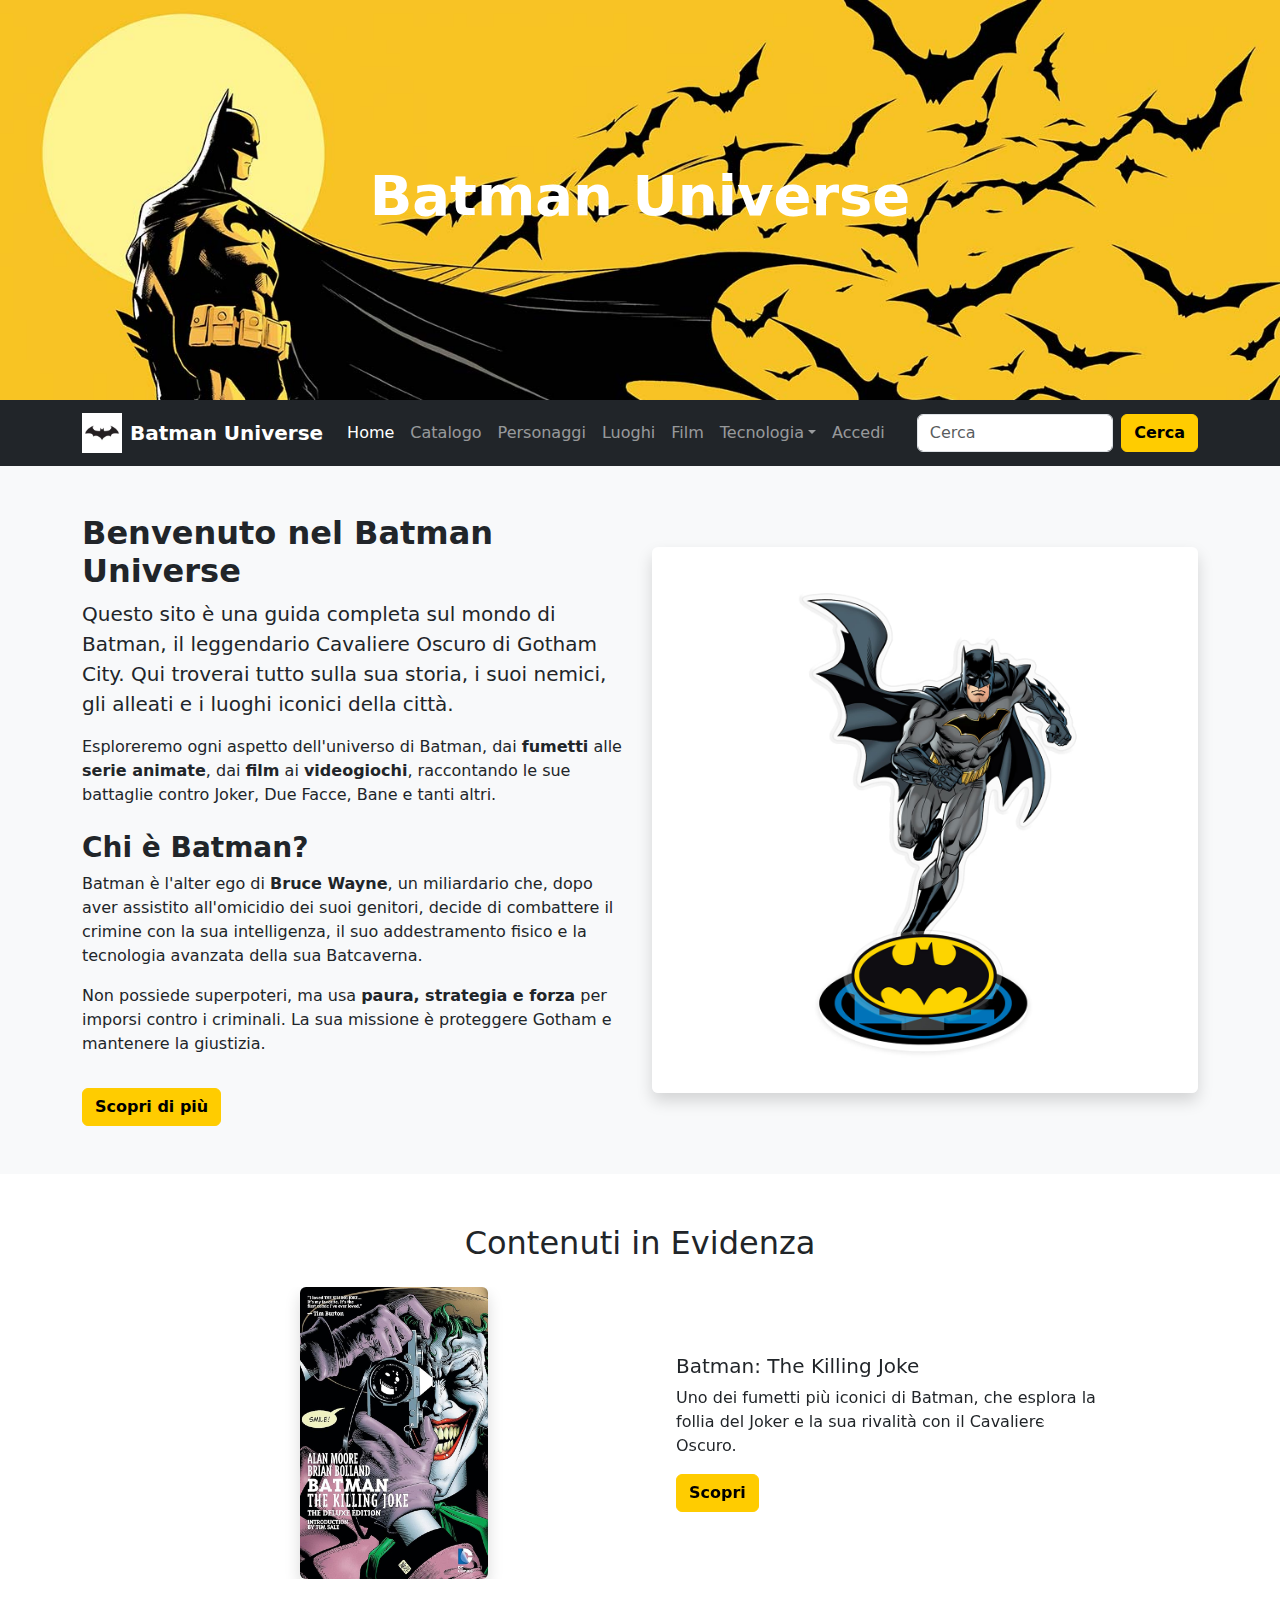
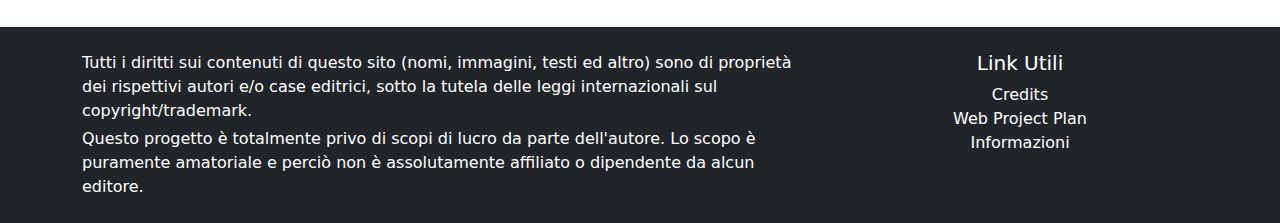
==== index.html @ 149c5eaf "1" ====
<!DOCTYPE html>
<html lang="it">
<head>
    <meta charset="UTF-8">
    <meta name="viewport" content="width=device-width, initial-scale=1.0">
    <title>Batman Universe</title>

    <!-- Font Roboto -->
    <link href="https://fonts.googleapis.com/css2?family=Roboto&display=swap" rel="stylesheet">

    <!-- Bootstrap CSS -->
    <link href="https://cdn.jsdelivr.net/npm/bootstrap@5.3.3/dist/css/bootstrap.min.css" rel="stylesheet">
    <link href="https://cdn.jsdelivr.net/npm/bootstrap-icons/font/bootstrap-icons.css" rel="stylesheet">

    <!-- Bootstrap JS -->
    <script src="https://cdn.jsdelivr.net/npm/bootstrap@5.3.3/dist/js/bootstrap.bundle.min.js"></script>
    
    
<!-- CSS Personalizzato -->
<link rel="stylesheet" href="style/style.css"/>

</head>
<style>
    section.mb-5 {
    margin-top: 50px; /* Aggiunge spazio sopra la sezione */
}
/* Assicura che le frecce siano sempre visibili */
.carousel-control-prev, .carousel-control-next {
    opacity: 1 !important;
    visibility: visible !important;
}


</style>
<body>

    <!-- Header -->
    <header class="bg-primary text-white py-5">
        <div class="container text-center">
            <h1 class="display-4 fw-bold">Batman Universe</h1>
        </div>
    </header>

    <!-- Navbar -->
    <nav class="navbar navbar-expand-lg navbar-dark bg-dark sticky-top">
        <div class="container">
            <a class="navbar-brand d-flex align-items-center" href="index.html">
                <img src="immagini/logo.webp" alt="Logo Batman" class="me-2" style="width: 40px; height: auto;">
                <span class="fw-bold">Batman Universe</span>
            </a>
            <button class="navbar-toggler" type="button" data-bs-toggle="collapse" data-bs-target="#navbarNav"
                aria-controls="navbarNav" aria-expanded="false" aria-label="Toggle navigation">
                <span class="navbar-toggler-icon"></span>
            </button>
            
            
            <div class="collapse navbar-collapse" id="navbarNav">
                <ul class="navbar-nav ms-auto">
                    <li class="nav-item"><a class="nav-link active" href="index.html">Home</a></li>
                    <li class="nav-item"><a class="nav-link" href="html/catalogo.html">Catalogo</a></li>
                    <li class="nav-item"><a class="nav-link" href="html/personaggi.html">Personaggi</a></li>
                    <li class="nav-item"><a class="nav-link" href="html/luoghi.html">Luoghi</a></li>
                    <li class="nav-item"><a class="nav-link" href="html/film_batman.html>">Film</a></li>
                    <li class="nav-item dropdown">
                        <a class="nav-link dropdown-toggle" href="#" id="filmDropdown" role="button" data-bs-toggle="dropdown"
                            aria-expanded="false">Tecnologia</a>
                        <ul class="dropdown-menu dropdown-menu-dark" aria-labelledby="filmDropdown">
                            <li><a class="dropdown-item" href="batMobile.html">Batmobile</a></li>
                            <li><a class="dropdown-item" href="#">Batcaverna</a></li>
                            <li><a class="dropdown-item" href="#">Gadget</a></li>
                        </ul>
                    </li>
                    <li class="nav-item"><a class="nav-link" href="html/accedi.html">Accedi</a></li>
                </ul>

                <!-- Search Bar -->
                <form class="d-flex ms-4" role="search">
                    <input class="form-control me-2" type="search" placeholder="Cerca" aria-label="Search">
                    <button class="btn btn-primary" type="submit">Cerca</button>
                </form>
            </div>
        </div>
    </nav>

   <!-- Main Content -->
<main class="py-5 bg-light">
    <div class="container">
        <div class="row align-items-center">
            <!-- Testo -->
            <div class="col-md-6 mb-4 mb-md-0">
                <h2 class="fw-bold">Benvenuto nel Batman Universe</h2>
                <p class="lead">
                    Questo sito è una guida completa sul mondo di <strong>Batman</strong>, il leggendario Cavaliere Oscuro di Gotham City. Qui troverai tutto sulla sua storia, i suoi nemici, gli alleati e i luoghi iconici della città.
                </p>
                <p>
                    Esploreremo ogni aspetto dell'universo di Batman, dai <strong>fumetti</strong> alle <strong>serie animate</strong>, dai <strong>film</strong> ai <strong>videogiochi</strong>, raccontando le sue battaglie contro Joker, Due Facce, Bane e tanti altri.
                </p>
                <h3 class="fw-bold mt-4">Chi è Batman?</h3>
                <p>
                    Batman è l'alter ego di <strong>Bruce Wayne</strong>, un miliardario che, dopo aver assistito all'omicidio dei suoi genitori, decide di combattere il crimine con la sua intelligenza, il suo addestramento fisico e la tecnologia avanzata della sua Batcaverna.
                </p>
                <p>
                    Non possiede superpoteri, ma usa <strong>paura, strategia e forza</strong> per imporsi contro i criminali. La sua missione è proteggere Gotham e mantenere la giustizia.
                </p>
                <a href="pages/catalogo.html" class="btn btn-primary mt-3">Scopri di più</a>
            </div>
            <!-- Immagine -->
            <div class="col-md-6 text-center">
                <img src="./immagini/batman_cos'è.jpg" alt="Batman" class="img-fluid rounded shadow">
            </div>
        </div>
    </div>
</main>


  <!-- Contenuti in evidenza -->
<section class="mb-5">
    <h2 class="text-center mb-4">Contenuti in Evidenza</h2>
    <div id="carouselContenuti" class="carousel slide w-75 mx-auto" data-bs-ride="carousel">
        <div class="carousel-inner">
            <!-- Batman: The Killing Joke -->
            <div class="carousel-item active">
                <div class="row align-items-center">
                    <div class="col-md-6">
                        <img src="./immagini/killing_joke.jpg" width="40%" class="img-fluid rounded shadow mx-auto d-block" alt="Batman The Killing Joke">
                    </div>
                    <div class="col-md-6">
                        <div class="px-4">
                            <h5>Batman: The Killing Joke</h5>
                            <p>Uno dei fumetti più iconici di Batman, che esplora la follia del Joker e la sua rivalità con il Cavaliere Oscuro.</p>
                            <a href="pages/fumetti.html" class="btn btn-primary">Scopri</a>
                        </div>
                    </div>
                </div>
            </div>

            <!-- Il Cavaliere Oscuro (Film) -->
            <div class="carousel-item">
                <div class="row align-items-center">
                    <div class="col-md-6">
                        <img src="./immagini/dark_knight.jpeg" width="60%" class="img-fluid rounded shadow mx-auto d-block" alt="Il Cavaliere Oscuro">
                    </div>
                    <div class="col-md-6">
                        <div class="px-4">
                            <h5>Il Cavaliere Oscuro (2008)</h5>
                            <p>Uno dei migliori film di Batman con Heath Ledger nei panni del Joker, un capolavoro del cinema.</p>
                            <a href="pages/film.html" class="btn btn-primary">Guarda</a>
                        </div>
                    </div>
                </div>
            </div>

            <!-- La Batmobile -->
            <div class="carousel-item">
                <div class="row align-items-center">
                    <div class="col-md-6">
                        <img src="./immagini/batmobile.webp" width="40%" class="img-fluid rounded shadow mx-auto d-block" alt="Batmobile">
                    </div>
                    <div class="col-md-6">
                        <div class="px-4">
                            <h5>La Batmobile</h5>
                            <p>Il leggendario veicolo di Batman, con vari modelli visti nei fumetti, film e serie animate.</p>
                            <a href="pages/veicoli.html" class="btn btn-primary">Esplora</a>
                        </div>
                    </div>
                </div>
            </div>
        </div>

        <!-- Controlli del Carosello -->
        <button class="carousel-control-prev" type="button" data-bs-target="#carouselContenuti" data-bs-slide="prev">
            <span class="carousel-control-prev-icon" aria-hidden="true"></span>
            <span class="visually-hidden">Precedente</span>
        </button>
        <button class="carousel-control-next" type="button" data-bs-target="#carouselContenuti" data-bs-slide="next">
            <span class="carousel-control-next-icon" aria-hidden="true"></span>
            <span class="visually-hidden">Successivo</span>
        </button>
    </div>
</section>


<!-- Footer -->
<footer class="bg-dark text-white py-4">
    <div class="container">
        <div class="row">
            <!-- Testo legale -->
            <div class="col-md-8">
                <p class="mb-1">
                    Tutti i diritti sui contenuti di questo sito (nomi, immagini, testi ed altro) sono di proprietà dei rispettivi autori e/o case editrici, sotto la tutela delle leggi internazionali sul copyright/trademark.
                </p>
                <p class="mb-0">
                    Questo progetto è totalmente privo di scopi di lucro da parte dell'autore. Lo scopo è puramente amatoriale e perciò non è assolutamente affiliato o dipendente da alcun editore.
                </p>
            </div>
            <!-- Link Utili -->
            <div class="col-md-4 text-center">
                <h5 class="mb-2">Link Utili</h5>
                <ul class="list-unstyled">
                    <li><a href="#" class="text-white text-decoration-none">Credits</a></li>
                    <li><a href="#" class="text-white text-decoration-none">Web Project Plan</a></li>
                    <li><a href="#" class="text-white text-decoration-none">Informazioni</a></li>
                </ul>
            </div>
        </div>
    </div>
</footer>


</body>
</html>
---- style/style.css ----
/*
Header
======================== */
header {
    background-image: url("../immagini/sfondo_home1.jpg");
    background-size: cover;
    background-position: center top; /* Sposta il focus in alto */
    background-repeat: no-repeat;
    text-align: center;
    padding: 4rem 0;
    color: #fff;
    min-height: 400px;
    display: flex;
    align-items: center;
    justify-content: center;
    position: relative;
}


/* ========================
   Stile del Box Filtri
======================== */
.filter-container {
    background-color: #222; /* Sfondo scuro come le card */
    color: white;
    border-radius: 8px;
    padding: 20px;
    display: flex;
    flex-direction: column;
    justify-content: center;
}

/* Titolo dei filtri */
.filter-container h5 {
    font-size: 1.2rem;
    margin-bottom: 15px;
}

/* Accordion dello stesso colore delle card */
.accordion-item {
    background-color: #333 !important;
    border: none;
}

.accordion-button {
    background-color: #444 !important;
    color: white !important;
    border: none;
    font-weight: bold;
}

.accordion-button:hover {
    background-color: #555 !important;
}

/* Lista filtri con colori scuri */
.list-group-item {
    background-color: #222 !important;
    color: white !important;
    border: 1px solid #444 !important;
}

/* Checkbox stile giallo Batman */
.form-check-input {
    accent-color: #ffcc00;
}

/* Bottone "Applica Filtri" */
.btn-warning {
    background-color: #ffcc00;
    border: none;
    color: black;
    font-weight: bold;
}

.btn-warning:hover {
    background-color: #ff9900;
}


/* ========================
   Cards - Stile Dark
======================== */
.card {
    border: none;
    box-shadow: 0 4px 6px rgba(0, 0, 0, 0.1);
    transition: transform 0.2s, box-shadow 0.2s;
    background-color: #1c1c1c; /* Sfondo dark */
    color: white; /* Testo bianco */
}

/* Effetto Hover */
.card:hover {
    transform: scale(1.05);
    box-shadow: 0 8px 12px rgba(0, 0, 0, 0.2);
}

/* Titolo Card */
.card-title {
    font-size: 1rem;
    color: #ffcc00; /* Giallo Batman */
}

/* Testo sotto il titolo */
.card-text {
    font-size: 0.85rem;
    color: #ccc;
}

/* Stile dell'immagine */
.card-img-top {
    max-width: 80%;
    height: 160px;
    object-fit: contain;
    margin: 10px auto;
}

/* Stile della testata della card */
.card-header {
    background-color: #333 !important;
    color: #ffffff !important;
    text-align: center;
    font-weight: bold;
    font-size: 1.1rem;
}

/* Centrare testo e bottone */
.card-body {
    display: flex;
    flex-direction: column;
    align-items: center;
    justify-content: center;
}

/* Stile del pulsante */
.btn-primary {
    background-color: #ffcc00;
    border-color: #ffcc00;
    color: black;
    font-weight: bold;
}

.btn-primary:hover {
    background-color: #ff9900;
    border-color: #ff9900;
}
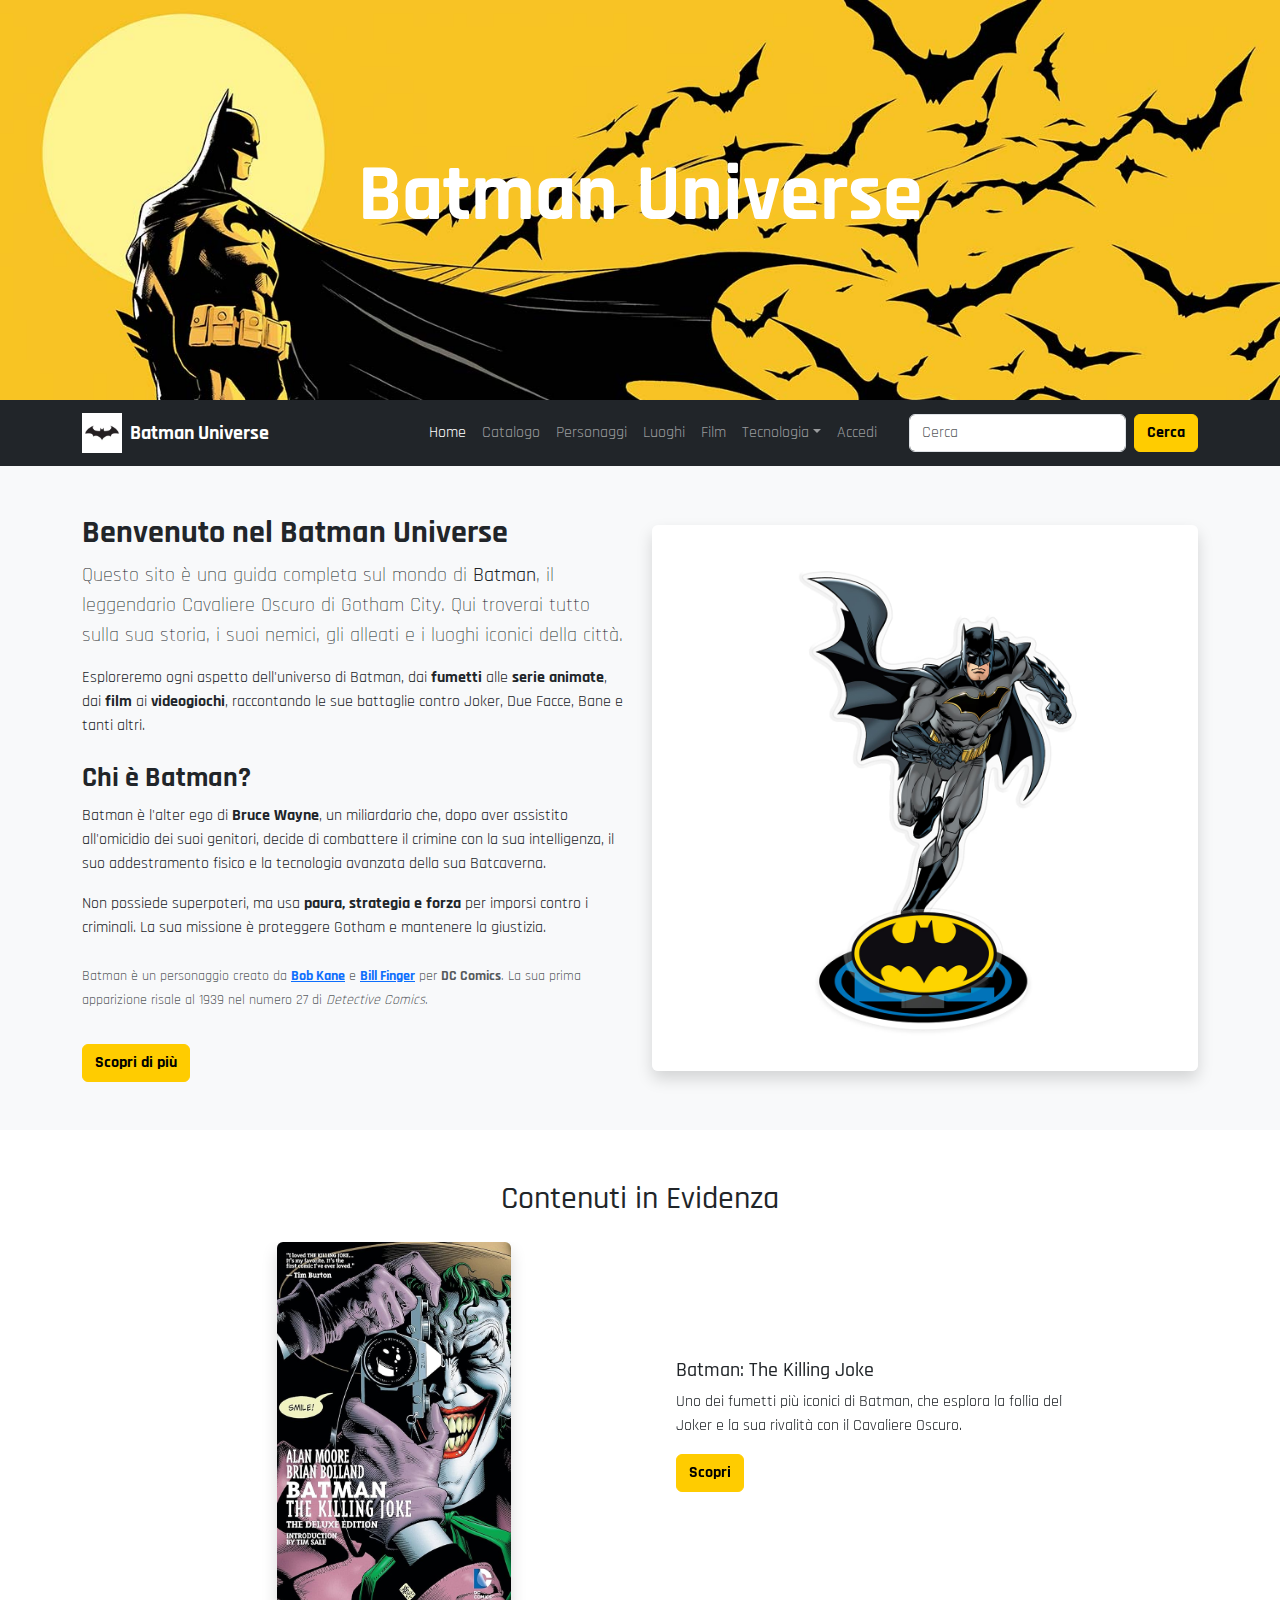
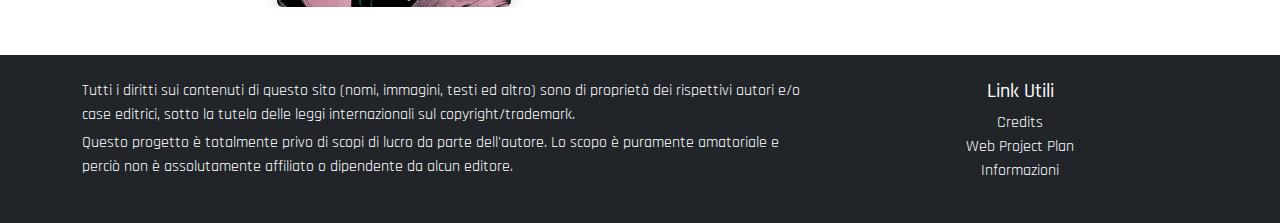
==== commit 6e6cc8ce: "2" ====
--- a/index.html
+++ b/index.html
@@ -5,6 +5,20 @@
     <meta name="viewport" content="width=device-width, initial-scale=1.0">
     <title>Batman Universe</title>
 
+        <!-- Metadati Dublin Core -->
+        <link rel="schema.DC" href="http://purl.org/dc/elements/1.1/"/>
+
+        <META name="DC.Title" content="Batman Universe - Catalogo Digitale"/>
+        <META name="DC.Creator" content="Thomas Gualandi"/>
+        <META name="DC.Subject" content="Batman, Catalogo, Personaggi, Film, Tecnologia"/>
+        <META name="DC.Description" content="Guida completa all'universo di Batman: storia, nemici, alleati, luoghi, film, fumetti e videogiochi dedicati al Cavaliere Oscuro."/>
+        <META name="DC.Publisher" content="Github Pages"/>
+        <META name="DC.Date" content="2025/03/22"/>
+        <META name="DC.Type" content="Catalogo web interattivo"/>
+        <META name="DC.Format" content="Sito web"/>
+        <META name="DC.Source" content="Batman - Personaggio creato da Bob Kane e Bill Finger per DC Comics"/>
+        <META name="DC.Language" content="It"/>
+
     <!-- Font Roboto -->
     <link href="https://fonts.googleapis.com/css2?family=Roboto&display=swap" rel="stylesheet">
 
@@ -14,6 +28,9 @@
 
     <!-- Bootstrap JS -->
     <script src="https://cdn.jsdelivr.net/npm/bootstrap@5.3.3/dist/js/bootstrap.bundle.min.js"></script>
+
+    <link href="https://fonts.googleapis.com/css2?family=Rajdhani:wght@400;600;700&display=swap" rel="stylesheet">
+
     
     
 <!-- CSS Personalizzato -->
@@ -37,7 +54,7 @@
     <!-- Header -->
     <header class="bg-primary text-white py-5">
         <div class="container text-center">
-            <h1 class="display-4 fw-bold">Batman Universe</h1>
+            <h1 class="display-1 fw-bold">Batman Universe</h1>
         </div>
     </header>
 
@@ -60,12 +77,12 @@
                     <li class="nav-item"><a class="nav-link" href="html/catalogo.html">Catalogo</a></li>
                     <li class="nav-item"><a class="nav-link" href="html/personaggi.html">Personaggi</a></li>
                     <li class="nav-item"><a class="nav-link" href="html/luoghi.html">Luoghi</a></li>
-                    <li class="nav-item"><a class="nav-link" href="html/film_batman.html>">Film</a></li>
+                    <li class="nav-item"><a class="nav-link" href="html/film_batman.html">Film</a></li>
                     <li class="nav-item dropdown">
                         <a class="nav-link dropdown-toggle" href="#" id="filmDropdown" role="button" data-bs-toggle="dropdown"
                             aria-expanded="false">Tecnologia</a>
                         <ul class="dropdown-menu dropdown-menu-dark" aria-labelledby="filmDropdown">
-                            <li><a class="dropdown-item" href="batMobile.html">Batmobile</a></li>
+                            <li><a class="dropdown-item" href="html/batmobile.html">Batmobile</a></li>
                             <li><a class="dropdown-item" href="#">Batcaverna</a></li>
                             <li><a class="dropdown-item" href="#">Gadget</a></li>
                         </ul>
@@ -82,7 +99,7 @@
         </div>
     </nav>
 
-   <!-- Main Content -->
+ <!-- Main Content -->
 <main class="py-5 bg-light">
     <div class="container">
         <div class="row align-items-center">
@@ -102,7 +119,17 @@
                 <p>
                     Non possiede superpoteri, ma usa <strong>paura, strategia e forza</strong> per imporsi contro i criminali. La sua missione è proteggere Gotham e mantenere la giustizia.
                 </p>
-                <a href="pages/catalogo.html" class="btn btn-primary mt-3">Scopri di più</a>
+                <p class="mt-4">
+                    <small class="text-muted">
+                        Batman è un personaggio creato da 
+                        <a href="#" data-bs-toggle="modal" data-bs-target="#modalAutori"><strong>Bob Kane</strong></a> 
+                        e 
+                        <a href="#" data-bs-toggle="modal" data-bs-target="#modalAutori"><strong>Bill Finger</strong></a> 
+                        per <strong>DC Comics</strong>. La sua prima apparizione risale al 1939 nel numero 27 di <em>Detective Comics</em>.
+                    </small>
+                </p>
+                
+                <a href="html/catalogo.html" class="btn btn-primary mt-3">Scopri di più</a>
             </div>
             <!-- Immagine -->
             <div class="col-md-6 text-center">
@@ -128,7 +155,7 @@
                         <div class="px-4">
                             <h5>Batman: The Killing Joke</h5>
                             <p>Uno dei fumetti più iconici di Batman, che esplora la follia del Joker e la sua rivalità con il Cavaliere Oscuro.</p>
-                            <a href="pages/fumetti.html" class="btn btn-primary">Scopri</a>
+                            <a href="html/pagina_item.html" class="btn btn-primary">Scopri</a>
                         </div>
                     </div>
                 </div>
@@ -144,7 +171,7 @@
                         <div class="px-4">
                             <h5>Il Cavaliere Oscuro (2008)</h5>
                             <p>Uno dei migliori film di Batman con Heath Ledger nei panni del Joker, un capolavoro del cinema.</p>
-                            <a href="pages/film.html" class="btn btn-primary">Guarda</a>
+                            <a href="/html/film_batman.html" class="btn btn-primary">Guarda</a>
                         </div>
                     </div>
                 </div>
@@ -160,7 +187,7 @@
                         <div class="px-4">
                             <h5>La Batmobile</h5>
                             <p>Il leggendario veicolo di Batman, con vari modelli visti nei fumetti, film e serie animate.</p>
-                            <a href="pages/veicoli.html" class="btn btn-primary">Esplora</a>
+                            <a href="#" class="btn btn-primary">Esplora</a>
                         </div>
                     </div>
                 </div>
@@ -179,6 +206,34 @@
     </div>
 </section>
 
+<!-- Modale unica per Kane e Finger con immagine -->
+<div class="modal fade" id="modalAutori" tabindex="-1" aria-labelledby="modalAutoriLabel" aria-hidden="true">
+    <div class="modal-dialog modal-dialog-centered modal-lg">
+      <div class="modal-content">
+        <div class="modal-header">
+          <h5 class="modal-title" id="modalAutoriLabel">I creatori di Batman</h5>
+          <button type="button" class="btn-close" data-bs-dismiss="modal" aria-label="Chiudi"></button>
+        </div>
+        <div class="modal-body">
+          <div class="row">
+            <!-- Immagine -->
+            <div class="col-md-5 mb-3 mb-md-0 text-center">
+              <img src="immagini/creatori_batman.jpeg" alt="Bob Kane e Bill Finger" class="img-fluid rounded shadow">
+            </div>
+            <!-- Testo -->
+            <div class="col-md-7">
+              <p><strong>Bob Kane</strong> è il fumettista ufficialmente riconosciuto come il creatore di Batman. Propose il personaggio alla DC Comics nel 1939.</p>
+              <p><strong>Bill Finger</strong>, spesso rimasto nell’ombra, contribuì in modo determinante all’identità di Batman: ideò il costume, Gotham City, e personaggi iconici come Joker e Catwoman. Solo molti anni dopo ha ricevuto il giusto riconoscimento come co-creatore.</p>
+              <p>Insieme, hanno dato vita a uno degli eroi più iconici della cultura pop.</p>
+            </div>
+          </div>
+        </div>
+      </div>
+    </div>
+  </div>
+  
+  
+
 
 <!-- Footer -->
 <footer class="bg-dark text-white py-4">
@@ -198,7 +253,7 @@
                 <h5 class="mb-2">Link Utili</h5>
                 <ul class="list-unstyled">
                     <li><a href="#" class="text-white text-decoration-none">Credits</a></li>
-                    <li><a href="#" class="text-white text-decoration-none">Web Project Plan</a></li>
+                    <li><a href="html/webProject.html" class="text-white text-decoration-none">Web Project Plan</a></li>
                     <li><a href="#" class="text-white text-decoration-none">Informazioni</a></li>
                 </ul>
             </div>
--- a/style/style.css
+++ b/style/style.css
@@ -1,3 +1,11 @@
+body {
+    font-family: 'Rajdhani', sans-serif;
+}
+
+.carousel-item img {
+    width: 50% !important;
+    height: auto;
+}
 
 
 
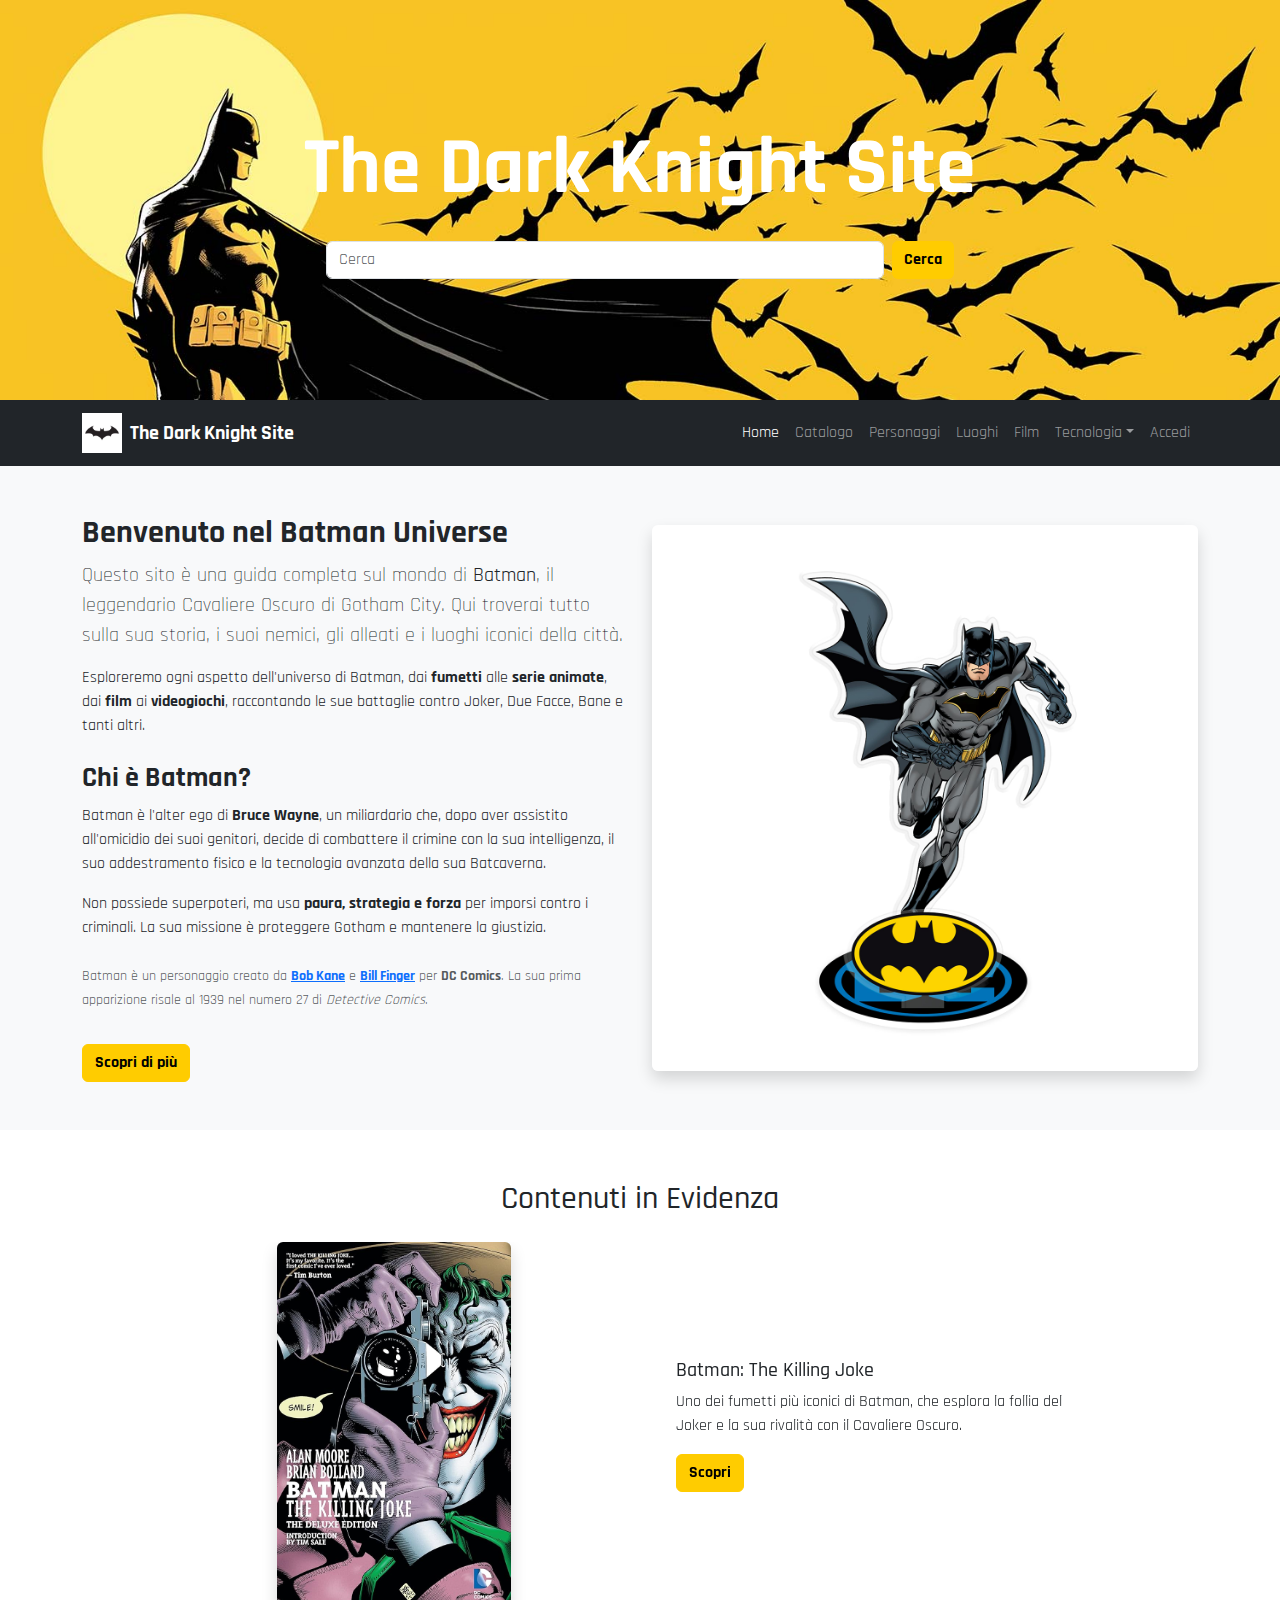
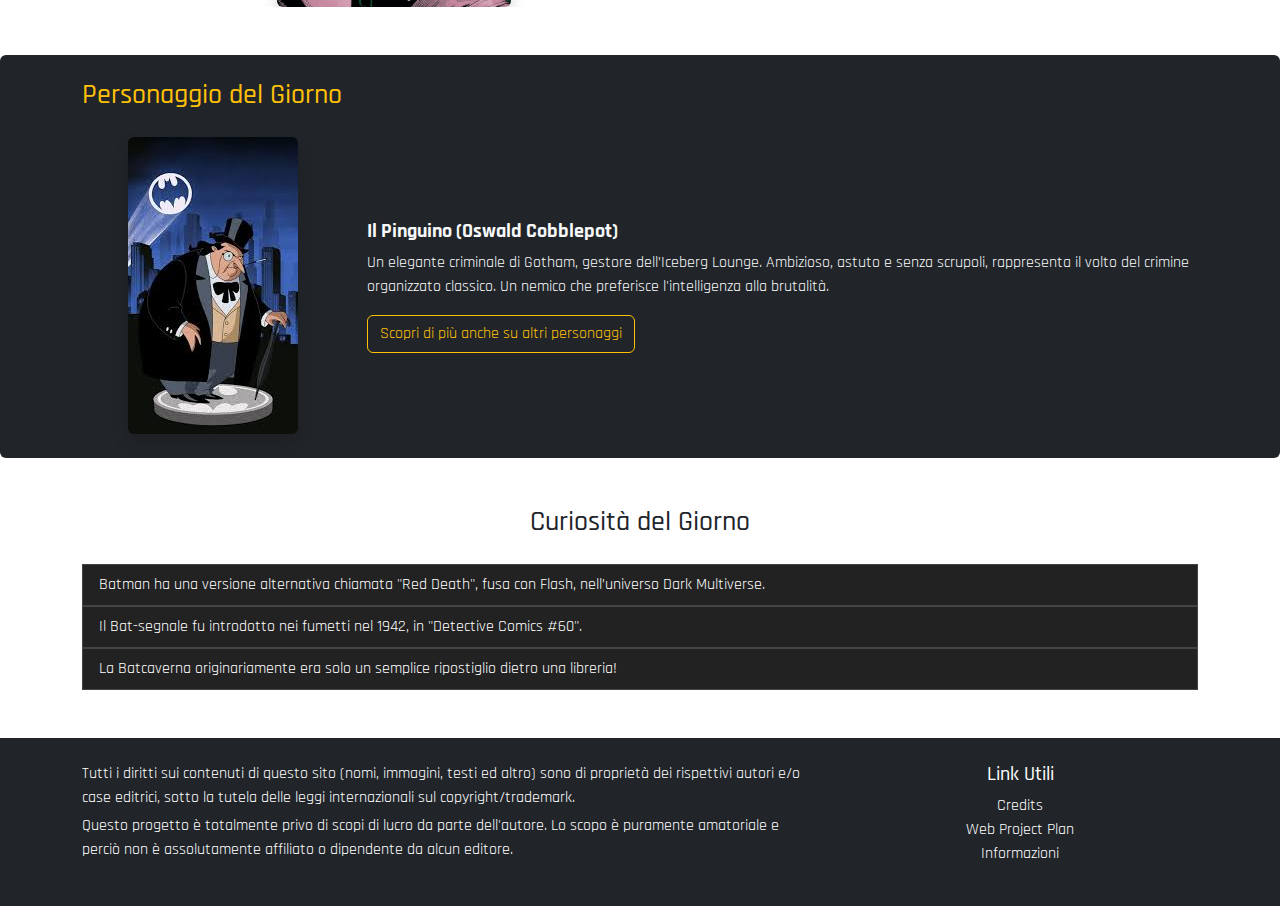
==== commit 8884bc5e: "o" ====
--- a/index.html
+++ b/index.html
@@ -3,7 +3,7 @@
 <head>
     <meta charset="UTF-8">
     <meta name="viewport" content="width=device-width, initial-scale=1.0">
-    <title>Batman Universe</title>
+    <title>Batpedia</title>
 
         <!-- Metadati Dublin Core -->
         <link rel="schema.DC" href="http://purl.org/dc/elements/1.1/"/>
@@ -51,19 +51,26 @@
 </style>
 <body>
 
-    <!-- Header -->
-    <header class="bg-primary text-white py-5">
-        <div class="container text-center">
-            <h1 class="display-1 fw-bold">Batman Universe</h1>
-        </div>
-    </header>
+   <!-- Header -->
+<header class="bg-primary text-white py-5">
+    <div class="container text-center">
+        <h1 class="display-1 fw-bold">The Dark Knight Site</h1>
+
+        <!-- Search Bar sotto al titolo -->
+        <form class="d-flex justify-content-center mt-4" role="search">
+            <input class="form-control me-2 w-50" type="search" placeholder="Cerca" aria-label="Search">
+            <button class="btn btn-warning" type="submit">Cerca</button>
+        </form>
+    </div>
+</header>
+
 
     <!-- Navbar -->
     <nav class="navbar navbar-expand-lg navbar-dark bg-dark sticky-top">
         <div class="container">
             <a class="navbar-brand d-flex align-items-center" href="index.html">
                 <img src="immagini/logo.webp" alt="Logo Batman" class="me-2" style="width: 40px; height: auto;">
-                <span class="fw-bold">Batman Universe</span>
+                <span class="fw-bold">The Dark Knight Site</span>
             </a>
             <button class="navbar-toggler" type="button" data-bs-toggle="collapse" data-bs-target="#navbarNav"
                 aria-controls="navbarNav" aria-expanded="false" aria-label="Toggle navigation">
@@ -90,11 +97,7 @@
                     <li class="nav-item"><a class="nav-link" href="html/accedi.html">Accedi</a></li>
                 </ul>
 
-                <!-- Search Bar -->
-                <form class="d-flex ms-4" role="search">
-                    <input class="form-control me-2" type="search" placeholder="Cerca" aria-label="Search">
-                    <button class="btn btn-primary" type="submit">Cerca</button>
-                </form>
+               
             </div>
         </div>
     </nav>
@@ -206,6 +209,37 @@
     </div>
 </section>
 
+<section class="my-5 bg-dark text-light p-4 rounded">
+    <div class="container">
+      <h3 class="text-warning mb-4"> Personaggio del Giorno</h3>
+      <div class="row align-items-center">
+        <div class="col-md-3 text-center">
+          <img src="immagini/pinguino_antagonista.jpeg" alt="Il Pinguino" class="img-fluid rounded shadow">
+        </div>
+        <div class="col-md-9">
+          <h5 class="fw-bold">Il Pinguino (Oswald Cobblepot)</h5>
+          <p>
+            Un elegante criminale di Gotham, gestore dell’Iceberg Lounge. Ambizioso, astuto e senza scrupoli, rappresenta il volto del crimine organizzato classico. Un nemico che preferisce l'intelligenza alla brutalità.
+          </p>
+          <a href="/html/personaggi.html" class="btn btn-outline-warning">Scopri di più anche su altri personaggi</a>
+        </div>
+      </div>
+    </div>
+  </section>
+
+  <section class="my-5">
+    <div class="container">
+      <h3 class="text-center text-dark mb-4"> Curiosità del Giorno</h3>
+      <ul class="list-group list-group-flush">
+        <li class="list-group-item">Batman ha una versione alternativa chiamata "Red Death", fusa con Flash, nell’universo Dark Multiverse.</li>
+        <li class="list-group-item">Il Bat-segnale fu introdotto nei fumetti nel 1942, in "Detective Comics #60".</li>
+        <li class="list-group-item">La Batcaverna originariamente era solo un semplice ripostiglio dietro una libreria!</li>
+      </ul>
+    </div>
+  </section>
+  
+  
+
 <!-- Modale unica per Kane e Finger con immagine -->
 <div class="modal fade" id="modalAutori" tabindex="-1" aria-labelledby="modalAutoriLabel" aria-hidden="true">
     <div class="modal-dialog modal-dialog-centered modal-lg">
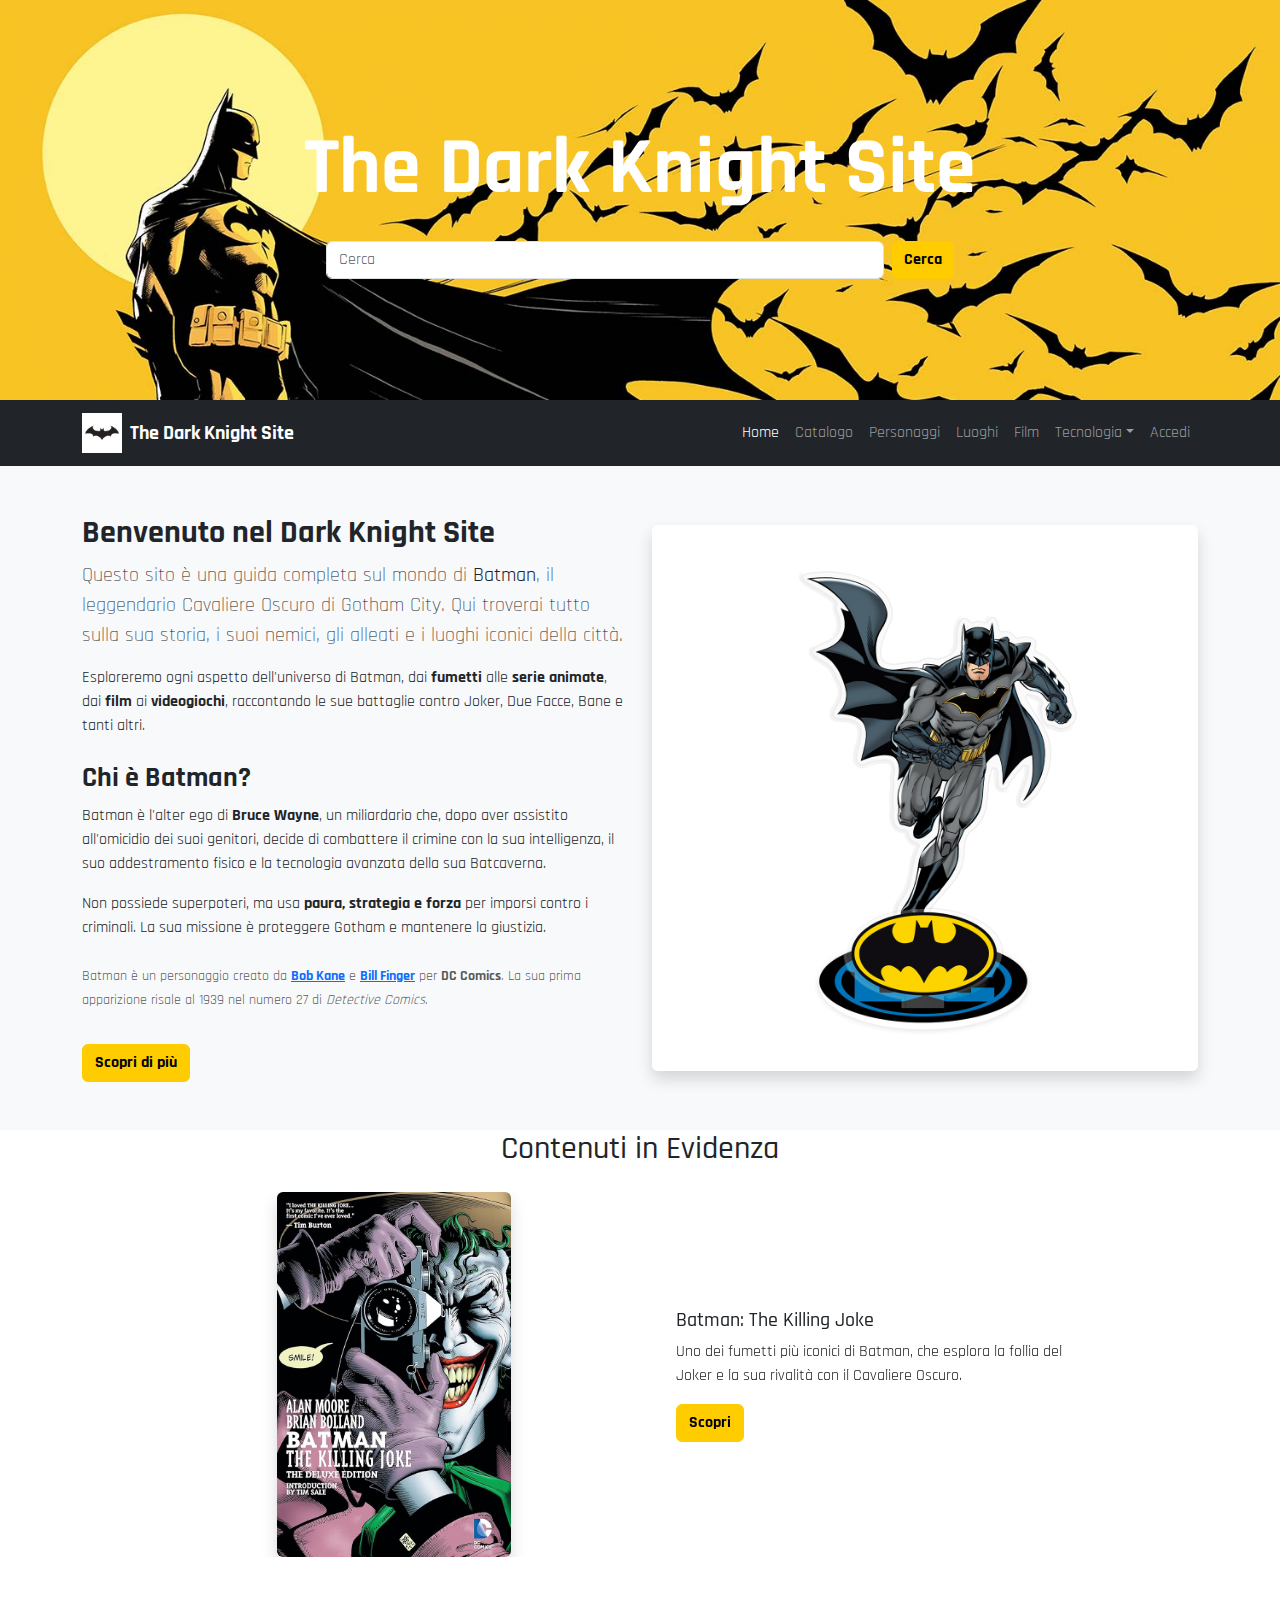
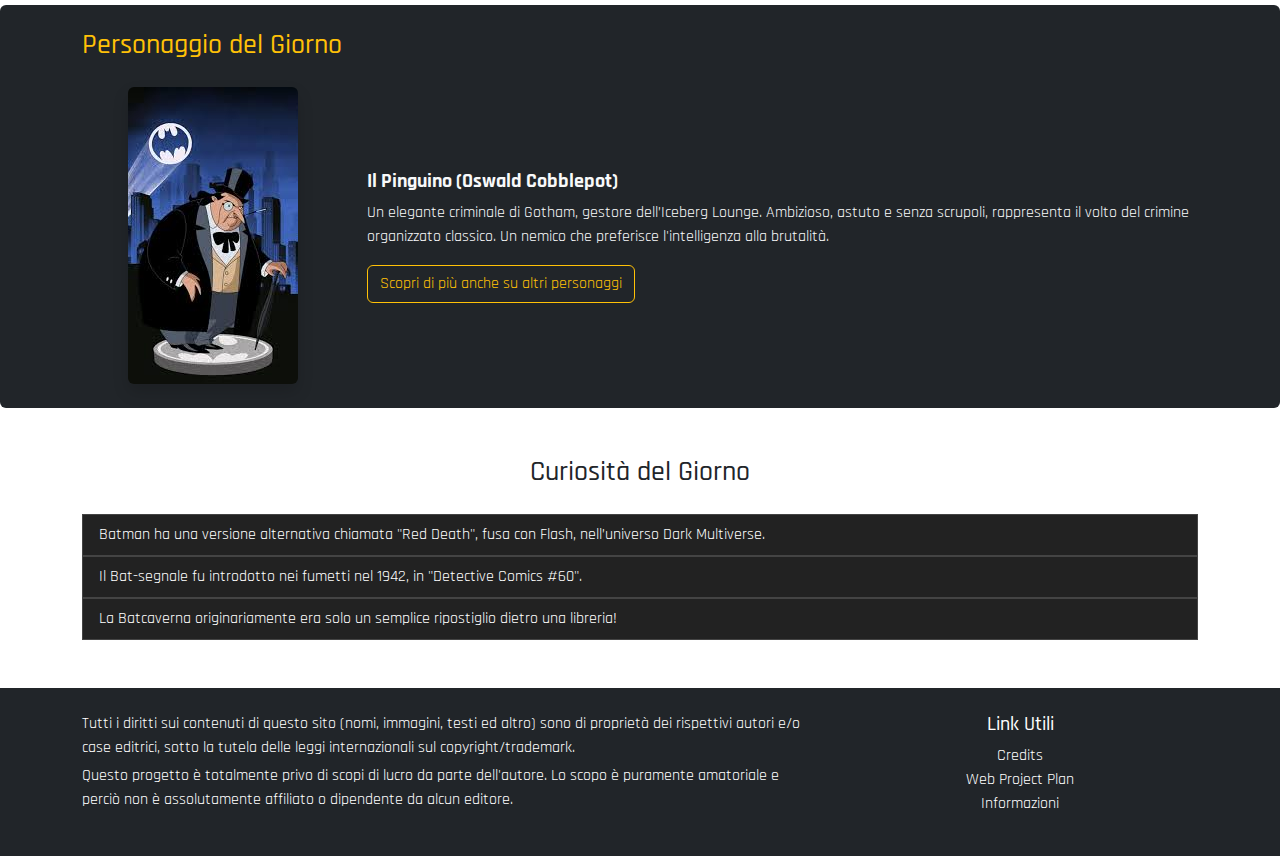
==== commit d614db0a: "5" ====
--- a/index.html
+++ b/index.html
@@ -3,7 +3,7 @@
 <head>
     <meta charset="UTF-8">
     <meta name="viewport" content="width=device-width, initial-scale=1.0">
-    <title>Batpedia</title>
+    <title>The Dark Knight Site</title>
 
         <!-- Metadati Dublin Core -->
         <link rel="schema.DC" href="http://purl.org/dc/elements/1.1/"/>
@@ -19,12 +19,8 @@
         <META name="DC.Source" content="Batman - Personaggio creato da Bob Kane e Bill Finger per DC Comics"/>
         <META name="DC.Language" content="It"/>
 
-    <!-- Font Roboto -->
-    <link href="https://fonts.googleapis.com/css2?family=Roboto&display=swap" rel="stylesheet">
-
     <!-- Bootstrap CSS -->
     <link href="https://cdn.jsdelivr.net/npm/bootstrap@5.3.3/dist/css/bootstrap.min.css" rel="stylesheet">
-    <link href="https://cdn.jsdelivr.net/npm/bootstrap-icons/font/bootstrap-icons.css" rel="stylesheet">
 
     <!-- Bootstrap JS -->
     <script src="https://cdn.jsdelivr.net/npm/bootstrap@5.3.3/dist/js/bootstrap.bundle.min.js"></script>
@@ -37,18 +33,7 @@
 <link rel="stylesheet" href="style/style.css"/>
 
 </head>
-<style>
-    section.mb-5 {
-    margin-top: 50px; /* Aggiunge spazio sopra la sezione */
-}
-/* Assicura che le frecce siano sempre visibili */
-.carousel-control-prev, .carousel-control-next {
-    opacity: 1 !important;
-    visibility: visible !important;
-}
-
-
-</style>
+
 <body>
 
    <!-- Header -->
@@ -56,7 +41,7 @@
     <div class="container text-center">
         <h1 class="display-1 fw-bold">The Dark Knight Site</h1>
 
-        <!-- Search Bar sotto al titolo -->
+        <!-- Search Bar  -->
         <form class="d-flex justify-content-center mt-4" role="search">
             <input class="form-control me-2 w-50" type="search" placeholder="Cerca" aria-label="Search">
             <button class="btn btn-warning" type="submit">Cerca</button>
@@ -108,7 +93,7 @@
         <div class="row align-items-center">
             <!-- Testo -->
             <div class="col-md-6 mb-4 mb-md-0">
-                <h2 class="fw-bold">Benvenuto nel Batman Universe</h2>
+                <h2 class="fw-bold">Benvenuto nel Dark Knight Site</h2>
                 <p class="lead">
                     Questo sito è una guida completa sul mondo di <strong>Batman</strong>, il leggendario Cavaliere Oscuro di Gotham City. Qui troverai tutto sulla sua storia, i suoi nemici, gli alleati e i luoghi iconici della città.
                 </p>
@@ -146,7 +131,7 @@
   <!-- Contenuti in evidenza -->
 <section class="mb-5">
     <h2 class="text-center mb-4">Contenuti in Evidenza</h2>
-    <div id="carouselContenuti" class="carousel slide w-75 mx-auto" data-bs-ride="carousel">
+    <div id="carouselContenuti" class="carousel slide w-75 mx-auto" data-bs-ride="carousel data-bs-interval=3000">
         <div class="carousel-inner">
             <!-- Batman: The Killing Joke -->
             <div class="carousel-item active">
@@ -174,7 +159,7 @@
                         <div class="px-4">
                             <h5>Il Cavaliere Oscuro (2008)</h5>
                             <p>Uno dei migliori film di Batman con Heath Ledger nei panni del Joker, un capolavoro del cinema.</p>
-                            <a href="/html/film_batman.html" class="btn btn-primary">Guarda</a>
+                            <a href="html/film_batman.html" class="btn btn-primary">Guarda</a>
                         </div>
                     </div>
                 </div>
@@ -221,7 +206,7 @@
           <p>
             Un elegante criminale di Gotham, gestore dell’Iceberg Lounge. Ambizioso, astuto e senza scrupoli, rappresenta il volto del crimine organizzato classico. Un nemico che preferisce l'intelligenza alla brutalità.
           </p>
-          <a href="/html/personaggi.html" class="btn btn-outline-warning">Scopri di più anche su altri personaggi</a>
+          <a href="html/personaggi.html" class="btn btn-outline-warning">Scopri di più anche su altri personaggi</a>
         </div>
       </div>
     </div>
@@ -287,7 +272,7 @@
                 <h5 class="mb-2">Link Utili</h5>
                 <ul class="list-unstyled">
                     <li><a href="#" class="text-white text-decoration-none">Credits</a></li>
-                    <li><a href="html/webProject.html" class="text-white text-decoration-none">Web Project Plan</a></li>
+                    <li><a href="html/WebProjectPlan.html" class="text-white text-decoration-none">Web Project Plan</a></li>
                     <li><a href="#" class="text-white text-decoration-none">Informazioni</a></li>
                 </ul>
             </div>
